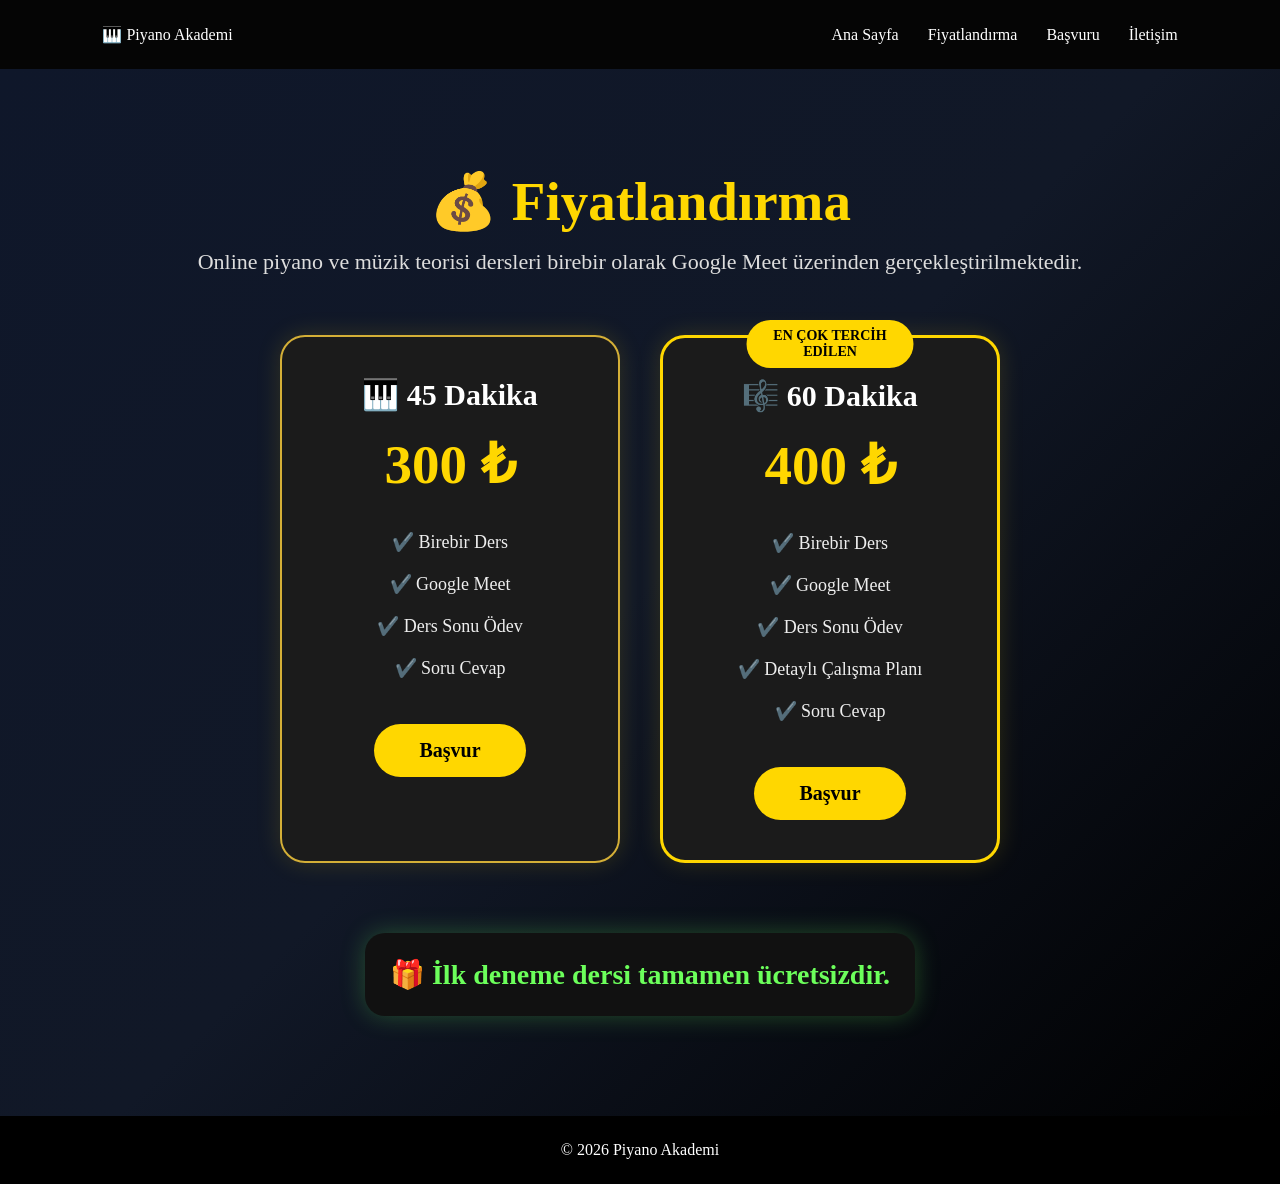
==== fiyatlandirma.html @ f1c68469 "Add files via upload" ====
<!DOCTYPE html>
<html lang="tr">
<head>

<meta charset="UTF-8">
<meta name="viewport" content="width=device-width, initial-scale=1.0">

<title>Fiyatlandırma | Piyano Akademi</title>

<link rel="stylesheet" href="style.css">

</head>

<body>

<header>

<div class="logo">
🎹 Piyano Akademi
</div>

<nav>

<a href="index.html">Ana Sayfa</a>

<a href="fiyatlandirma.html">Fiyatlandırma</a>

<a href="kayit.html">Başvuru</a>

<a href="iletisim.html">İletişim</a>

</nav>

</header>



<section class="fiyatSayfa">

<h1>💰 Fiyatlandırma</h1>

<p class="aciklama">
Online piyano ve müzik teorisi dersleri birebir olarak Google Meet üzerinden gerçekleştirilmektedir.
</p>


<div class="kartlar">


<div class="kart">

<h2>🎹 45 Dakika</h2>

<h3>300 ₺</h3>

<ul>

<li>✔️ Birebir Ders</li>

<li>✔️ Google Meet</li>

<li>✔️ Ders Sonu Ödev</li>

<li>✔️ Soru Cevap</li>

</ul>

<a href="kayit.html" class="buton">
Başvur
</a>

</div>





<div class="kart populer">

<div class="etiket">

EN ÇOK TERCİH EDİLEN

</div>

<h2>🎼 60 Dakika</h2>

<h3>400 ₺</h3>

<ul>

<li>✔️ Birebir Ders</li>

<li>✔️ Google Meet</li>

<li>✔️ Ders Sonu Ödev</li>

<li>✔️ Detaylı Çalışma Planı</li>

<li>✔️ Soru Cevap</li>

</ul>

<a href="kayit.html" class="buton">

Başvur

</a>

</div>



</div>



<div class="ucretsiz">

🎁 İlk deneme dersi tamamen ücretsizdir.

</div>


</section>



<footer>

<p>

© 2026 Piyano Akademi

</p>

</footer>



</body>

</html>
---- style.css ----
*{
margin:0;
padding:0;
box-sizing:border-box;
font-family:Georgia, serif;
}


body{
background:#0b0b0b;
color:white;
}



header{

display:flex;
justify-content:space-between;
align-items:center;
padding:25px 8%;
background:#050505;

}



header h1{

color:#d4af37;

}



nav a{

color:white;
text-decoration:none;
margin-left:25px;

}



nav a:hover{

color:#d4af37;

}




.hero {

    height: 80vh;
    display: flex;
    align-items: center;
    justify-content: center;
    text-align: center;

    background-image:
    linear-gradient(
        rgba(0,0,0,0.55),
        rgba(0,0,0,0.80)
    ),
    url("https://images.unsplash.com/photo-1520523839897-bd0b52f945a0");

    background-size: cover;
    background-position: center;

}


.hero::before {

    content: "♪ ♫ ♩ ♬";
    position: absolute;

    font-size: 120px;
    color: rgba(212,175,55,0.15);

    top: 20%;
    left: 50%;

    transform: translateX(-50%);

}



.hero-content {

    position: relative;
    z-index: 1;
}




.hero-content{

max-width:800px;

}



.hero h2{

font-size:70px;
color:#d4af37;
margin-bottom:20px;

}



.hero h3{

font-size:35px;
margin-bottom:20px;

}



.hero p{

font-size:20px;
line-height:1.7;

}



.hero a{

display:inline-block;
margin-top:35px;
padding:16px 40px;
background:#d4af37;
color:black;
text-decoration:none;
border-radius:30px;
font-size:18px;

}



.egitimler,
.neden{

padding:70px 8%;
text-align:center;

}



.egitimler h2,
.neden h2{

color:#d4af37;
font-size:40px;
margin-bottom:40px;

}



.kartlar{

display:flex;
justify-content:center;
gap:30px;
flex-wrap:wrap;

}



.kart{

background:#171717;
padding:35px;
width:350px;
border-radius:20px;

}



.kart:hover{

transform:translateY(-10px);

}



.kart h3{

color:#d4af37;
font-size:28px;
margin-bottom:15px;

}



footer{

text-align:center;
padding:25px;
background:#000;

}



@media(max-width:768px){

header{

flex-direction:column;

}


.hero h2{

font-size:45px;

}


.kartlar{

flex-direction:column;
align-items:center;

}

}.hakkimda {

    padding:70px 10%;
    text-align:center;
    background:#111;

}


.hakkimda h2 {

    color:#d4af37;
    font-size:40px;
    margin-bottom:25px;

}


.hakkimda p {

    max-width:800px;
    margin:auto;
    font-size:20px;
    line-height:1.8;

}.basvuru {

    min-height:80vh;
    padding:80px 10%;
    text-align:center;

}


.basvuru h2 {

    color:#d4af37;
    font-size:45px;
    margin-bottom:20px;

}


.basvuru p {

    font-size:20px;
    margin-bottom:40px;

}



.basvuru form {

    max-width:700px;
    margin:auto;
    background:#171717;
    padding:40px;
    border-radius:20px;

}



.basvuru input,
.basvuru select,
.basvuru textarea {


    width:100%;
    padding:18px;
    margin:12px 0;

    background:#0b0b0b;
    color:white;

    border:1px solid #d4af37;
    border-radius:10px;

    font-size:17px;

}



.basvuru textarea {

    height:150px;
    resize:none;

}



.basvuru button {

    width:100%;
    padding:18px;

    font-size:20px;

}/* BAŞVURU SAYFASI TASARIMI */

.basvuru {

    min-height:90vh;
    padding:90px 10%;
    text-align:center;

    background:
    linear-gradient(
        135deg,
        #1b1035,
        #0b0b0b,
        #3b1d0b
    );

}


.basvuru h2 {

    color:#ffd700;
    font-size:50px;
    margin-bottom:20px;

}


.basvuru p {

    font-size:22px;
    color:#eee;
    margin-bottom:40px;

}



.basvuru form {

    max-width:750px;
    margin:auto;

    background:
    linear-gradient(
        145deg,
        #242424,
        #101010
    );

    padding:50px;

    border-radius:30px;

    box-shadow:
    0 0 35px rgba(255,215,0,0.25);

}



.basvuru input,
.basvuru select,
.basvuru textarea {

    width:100%;

    padding:20px;

    margin:15px 0;

    background:#181818;

    color:white;

    border:2px solid #d4af37;

    border-radius:15px;

    font-size:18px;

}



.basvuru textarea {

    height:170px;

    resize:none;

}



.basvuru button {

    width:100%;

    padding:20px;

    margin-top:15px;

    font-size:22px;

    font-weight:bold;

    background:
    linear-gradient(
        90deg,
        #d4af37,
        #ffea70
    );

    border:none;

    border-radius:30px;

    color:#111;

    cursor:pointer;

}



.basvuru button:hover {

    transform:scale(1.04);

}.basvuru {

min-height:90vh;

padding:80px 10%;

text-align:center;

background:
linear-gradient(
135deg,
#24104f,
#080808,
#4a2608
);

}



.basvuru h2 {

font-size:50px;

color:#ffd700;

margin-bottom:20px;

}



.basvuru p {

font-size:20px;

color:white;

margin-bottom:40px;

}



.basvuru form {

max-width:750px;

margin:auto;

padding:50px;

background:#171717;

border-radius:30px;

box-shadow:
0 0 40px rgba(255,215,0,0.3);

}



.basvuru input,
.basvuru select,
.basvuru textarea {


width:100%;

padding:20px;

margin:12px 0;

background:#0d0d0d;

color:white;

border:2px solid #d4af37;

border-radius:15px;

font-size:17px;

}



.basvuru textarea {

height:160px;

resize:none;

}



.basvuru button {

width:100%;

padding:20px;

margin-top:15px;

background:#d4af37;

color:black;

border:none;

border-radius:30px;

font-size:22px;

font-weight:bold;

cursor:pointer;

}



.basvuru button:hover {

transform:scale(1.05);

}



@media(max-width:700px){

.basvuru h2{

font-size:35px;

}


.basvuru form{

padding:25px;

}

}/* ===========================
   FİYATLANDIRMA SAYFASI
=========================== */

.fiyatSayfa{

padding:100px 10%;

min-height:100vh;

background:linear-gradient(135deg,#0f172a,#111827,#000);

text-align:center;

}

.fiyatSayfa h1{

font-size:55px;

color:#FFD700;

margin-bottom:15px;

}

.aciklama{

font-size:22px;

color:#ddd;

margin-bottom:60px;

}

.kartlar{

display:flex;

justify-content:center;

gap:40px;

flex-wrap:wrap;

}

.kart{

width:340px;

background:#1b1b1b;

border:2px solid #d4af37;

border-radius:25px;

padding:40px;

transition:.4s;

box-shadow:0 0 25px rgba(255,215,0,.15);

}

.kart:hover{

transform:translateY(-12px);

box-shadow:0 0 40px rgba(255,215,0,.35);

}

.kart h2{

font-size:30px;

color:white;

margin-bottom:20px;

}

.kart h3{

font-size:55px;

color:#FFD700;

margin-bottom:25px;

}

.kart ul{

list-style:none;

padding:0;

margin-bottom:35px;

}

.kart ul li{

padding:10px;

font-size:18px;

color:#eee;

}

.buton{

display:inline-block;

padding:15px 45px;

background:#FFD700;

color:black;

font-size:20px;

font-weight:bold;

text-decoration:none;

border-radius:35px;

transition:.3s;

}

.buton:hover{

background:white;

transform:scale(1.05);

}

.populer{

border:3px solid gold;

position:relative;

}

.etiket{

position:absolute;

top:-18px;

left:50%;

transform:translateX(-50%);

background:gold;

color:black;

padding:8px 18px;

border-radius:30px;

font-weight:bold;

font-size:14px;

}

.ucretsiz{

margin-top:70px;

font-size:28px;

font-weight:bold;

color:#6CFF5B;

background:#111;

padding:25px;

border-radius:20px;

display:inline-block;

box-shadow:0 0 25px rgba(108,255,91,.25);

}

@media(max-width:900px){

.kartlar{

flex-direction:column;

align-items:center;

}

.fiyatSayfa h1{

font-size:40px;

}

}
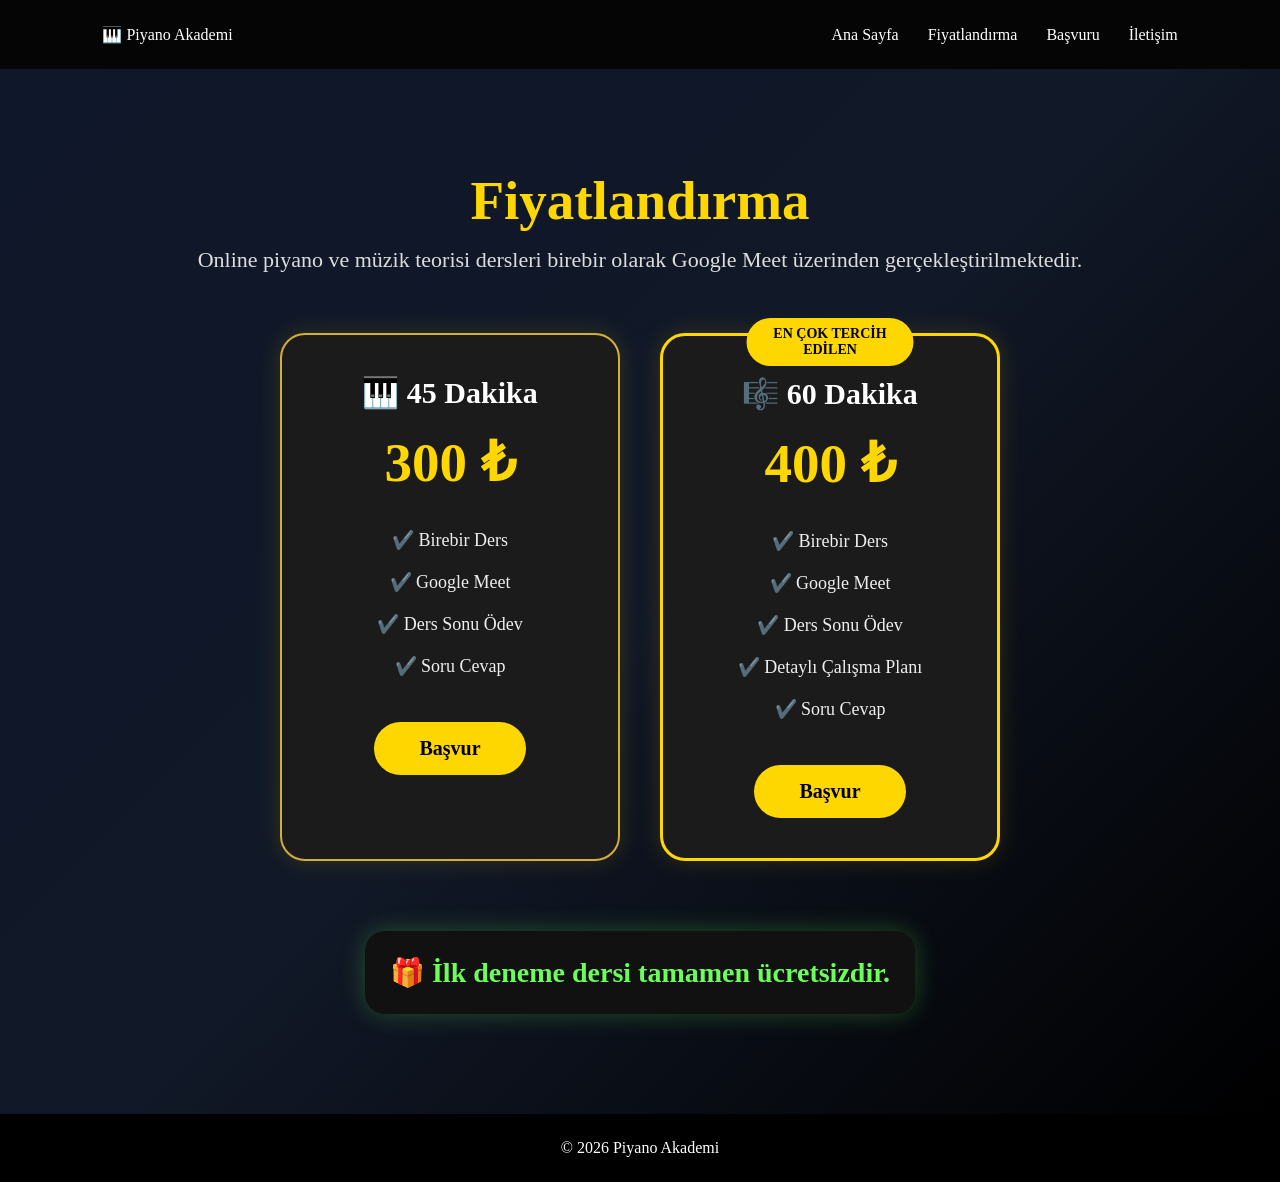
==== commit 46d3dc3a: "Add files via upload" ====
--- a/fiyatlandirma.html
+++ b/fiyatlandirma.html
@@ -37,7 +37,7 @@
 
 <section class="fiyatSayfa">
 
-<h1>💰 Fiyatlandırma</h1>
+<h1> Fiyatlandırma</h1>
 
 <p class="aciklama">
 Online piyano ve müzik teorisi dersleri birebir olarak Google Meet üzerinden gerçekleştirilmektedir.
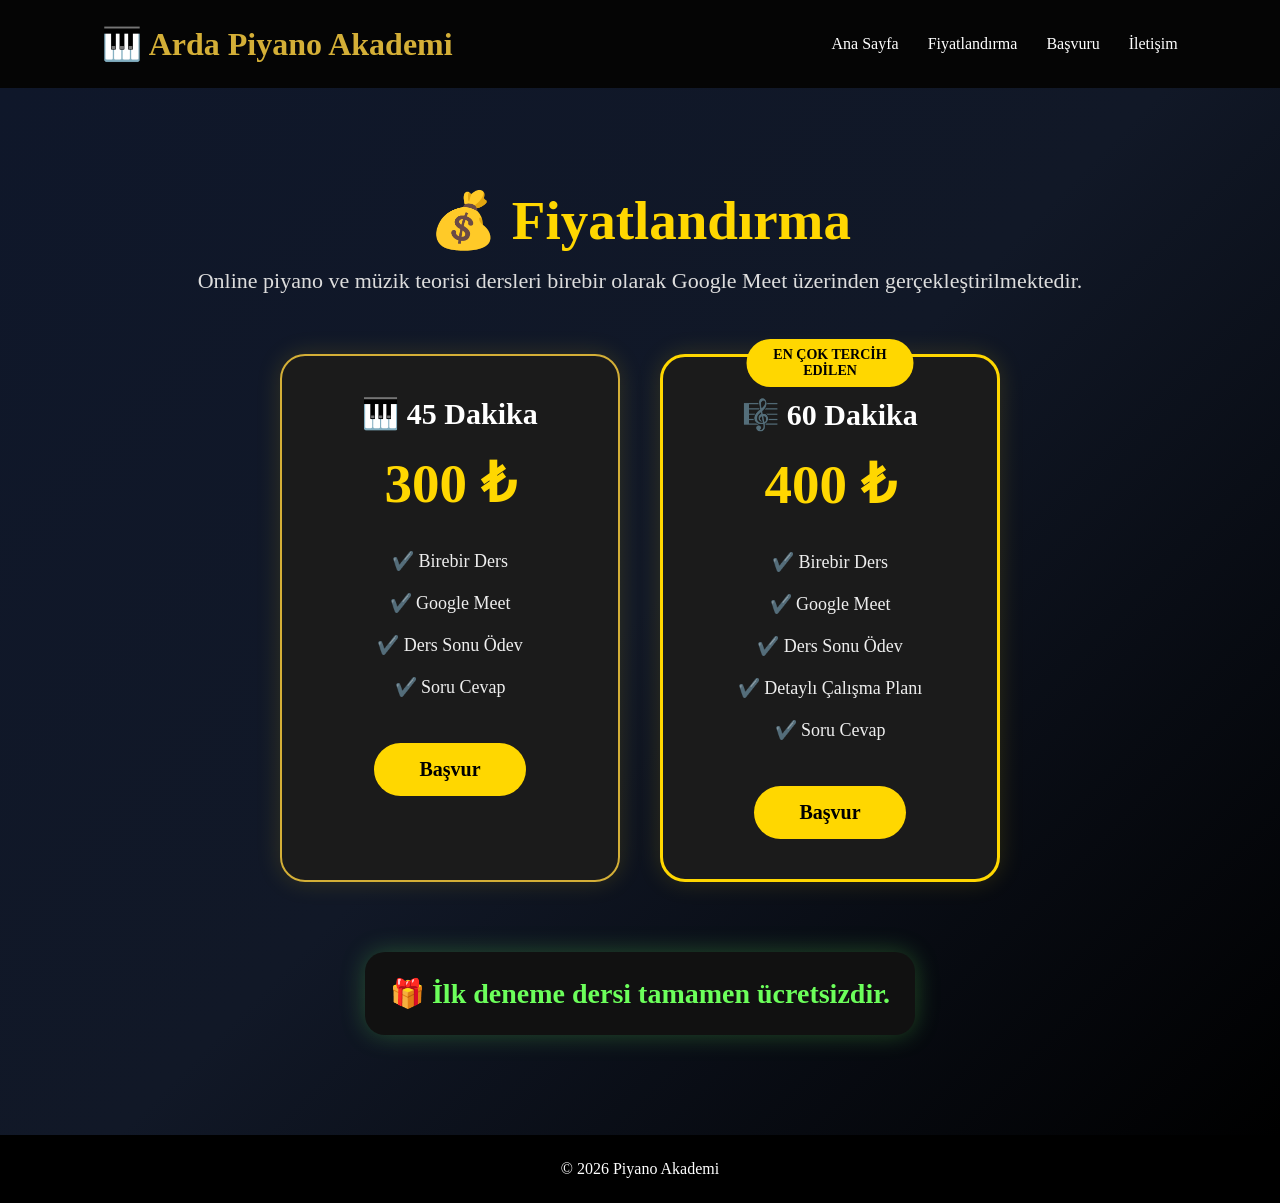
==== commit 79f51c6d: "Add files via upload" ====
--- a/fiyatlandirma.html
+++ b/fiyatlandirma.html
@@ -15,9 +15,7 @@
 
 <header>
 
-<div class="logo">
-🎹 Piyano Akademi
-</div>
+<h1>🎹 Arda Piyano Akademi</h1>
 
 <nav>
 
@@ -37,7 +35,7 @@
 
 <section class="fiyatSayfa">
 
-<h1> Fiyatlandırma</h1>
+<h1>💰 Fiyatlandırma</h1>
 
 <p class="aciklama">
 Online piyano ve müzik teorisi dersleri birebir olarak Google Meet üzerinden gerçekleştirilmektedir.
